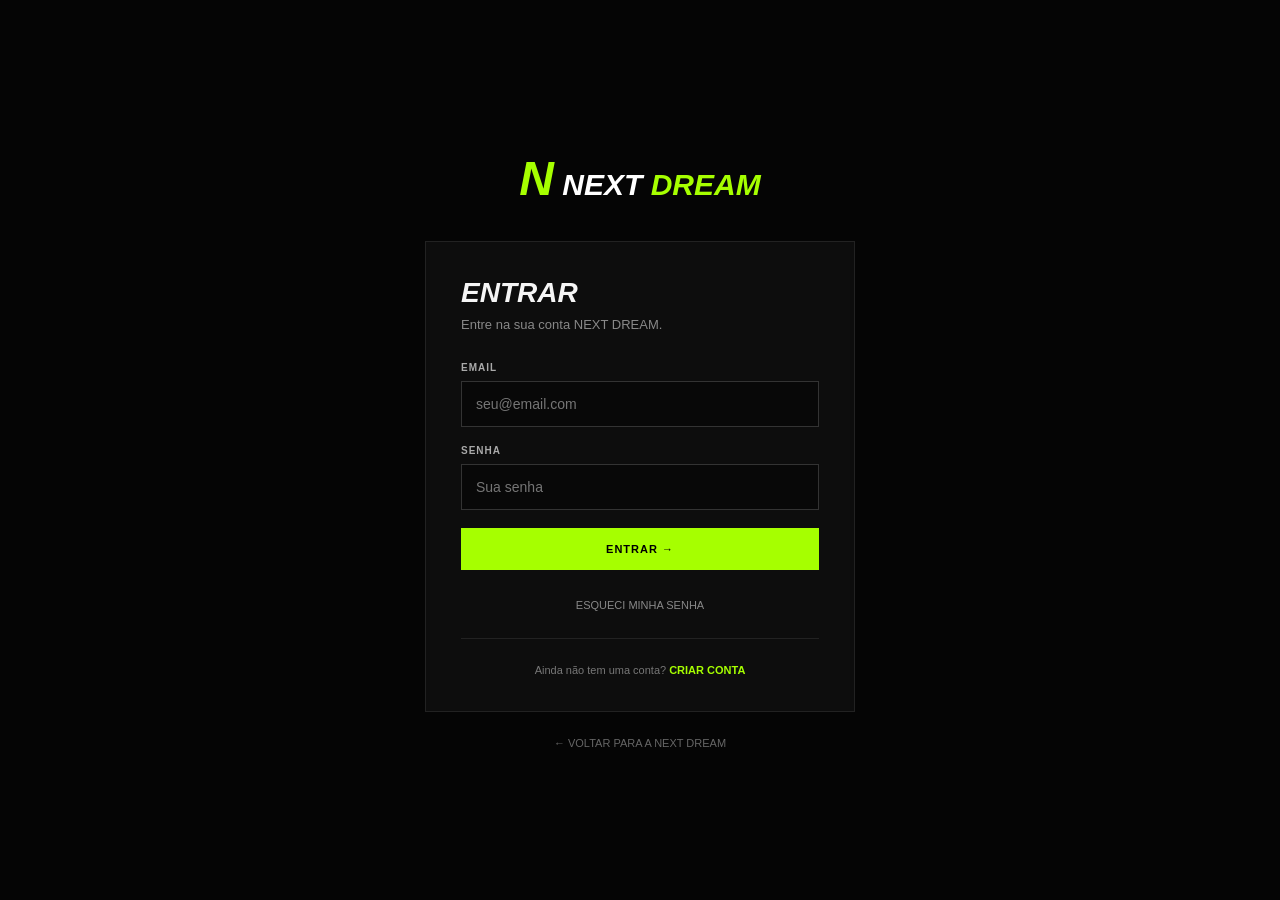
==== login.html @ a7886de2 "Create login.html" ====
<!DOCTYPE html>
<html lang="pt-BR">

<head>

  <meta charset="UTF-8">

  <meta name="viewport" content="width=device-width, initial-scale=1.0">

  <title>NEXT DREAM — Entrar</title>

  <style>

    * {
      margin: 0;
      padding: 0;
      box-sizing: border-box;
    }

    :root {
      --verde: #a6ff00;
      --preto: #050505;
      --preto2: #0d0d0d;
      --cinza: #888;
      --branco: #f5f5f5;
    }

    body {
      min-height: 100vh;
      background: var(--preto);
      color: var(--branco);
      font-family: Arial, Helvetica, sans-serif;

      display: flex;
      align-items: center;
      justify-content: center;

      padding: 20px;
    }

    .login-container {
      width: 100%;
      max-width: 430px;
    }

    .logo {
      text-align: center;
      margin-bottom: 35px;
    }

    .logo a {
      text-decoration: none;
      color: white;
      font-size: 30px;
      font-weight: 900;
      font-style: italic;
    }

    .logo span {
      color: var(--verde);
      font-size: 48px;
    }

    .logo b {
      color: var(--verde);
    }

    .caixa {
      background: var(--preto2);
      border: 1px solid #222;
      padding: 35px;
    }

    .caixa h1 {
      font-size: 28px;
      font-style: italic;
      margin-bottom: 8px;
    }

    .subtitulo {
      color: var(--cinza);
      font-size: 13px;
      margin-bottom: 30px;
    }

    .campo {
      margin-bottom: 18px;
    }

    .campo label {
      display: block;
      color: #aaa;
      font-size: 10px;
      font-weight: bold;
      letter-spacing: 1px;
      margin-bottom: 8px;
    }

    .campo input {
      width: 100%;
      padding: 14px;

      background: #080808;
      border: 1px solid #333;

      color: white;
      outline: none;

      font-size: 14px;
    }

    .campo input:focus {
      border-color: var(--verde);
    }

    .botao {
      width: 100%;
      padding: 15px;

      border: 0;
      background: var(--verde);
      color: #000;

      font-size: 11px;
      font-weight: 900;
      letter-spacing: 1px;

      cursor: pointer;
    }

    .botao:hover {
      box-shadow: 0 0 25px rgba(166, 255, 0, .25);
    }

    .links {
      margin-top: 25px;
      text-align: center;
    }

    .links a {
      color: #888;
      font-size: 11px;
      text-decoration: none;
    }

    .links a:hover {
      color: var(--verde);
    }

    .separador {
      height: 1px;
      background: #222;
      margin: 25px 0;
    }

    .criar {
      text-align: center;
      color: #777;
      font-size: 11px;
    }

    .criar a {
      color: var(--verde);
      text-decoration: none;
      font-weight: bold;
    }

    .voltar {
      display: block;
      text-align: center;
      margin-top: 25px;

      color: #666;
      font-size: 11px;
      text-decoration: none;
    }

    .voltar:hover {
      color: var(--verde);
    }

  </style>

</head>


<body>


  <div class="login-container">


    <div class="logo">

      <a href="index.html">

        <span>N</span>
        NEXT <b>DREAM</b>

      </a>

    </div>


    <div class="caixa">

      <h1>ENTRAR</h1>

      <p class="subtitulo">
        Entre na sua conta NEXT DREAM.
      </p>


      <form id="loginForm">


        <div class="campo">

          <label>EMAIL</label>

          <input
            type="email"
            id="email"
            placeholder="seu@email.com"
            required
          >

        </div>


        <div class="campo">

          <label>SENHA</label>

          <input
            type="password"
            id="senha"
            placeholder="Sua senha"
            required
          >

        </div>


        <button
          type="submit"
          class="botao"
        >
          ENTRAR →
        </button>


      </form>


      <div class="links">

        <a href="#">
          ESQUECI MINHA SENHA
        </a>

      </div>


      <div class="separador"></div>


      <div class="criar">

        Ainda não tem uma conta?

        <a href="#">
          CRIAR CONTA
        </a>

      </div>

    </div>


    <a
      href="index.html"
      class="voltar"
    >
      ← VOLTAR PARA A NEXT DREAM
    </a>


  </div>


  <script>

    document
      .getElementById("loginForm")
      .addEventListener("submit", function(event) {

        event.preventDefault();

        alert(
          "O sistema de login será conectado ao Supabase na próxima etapa."
        );

      });

  </script>


</body>

</html>
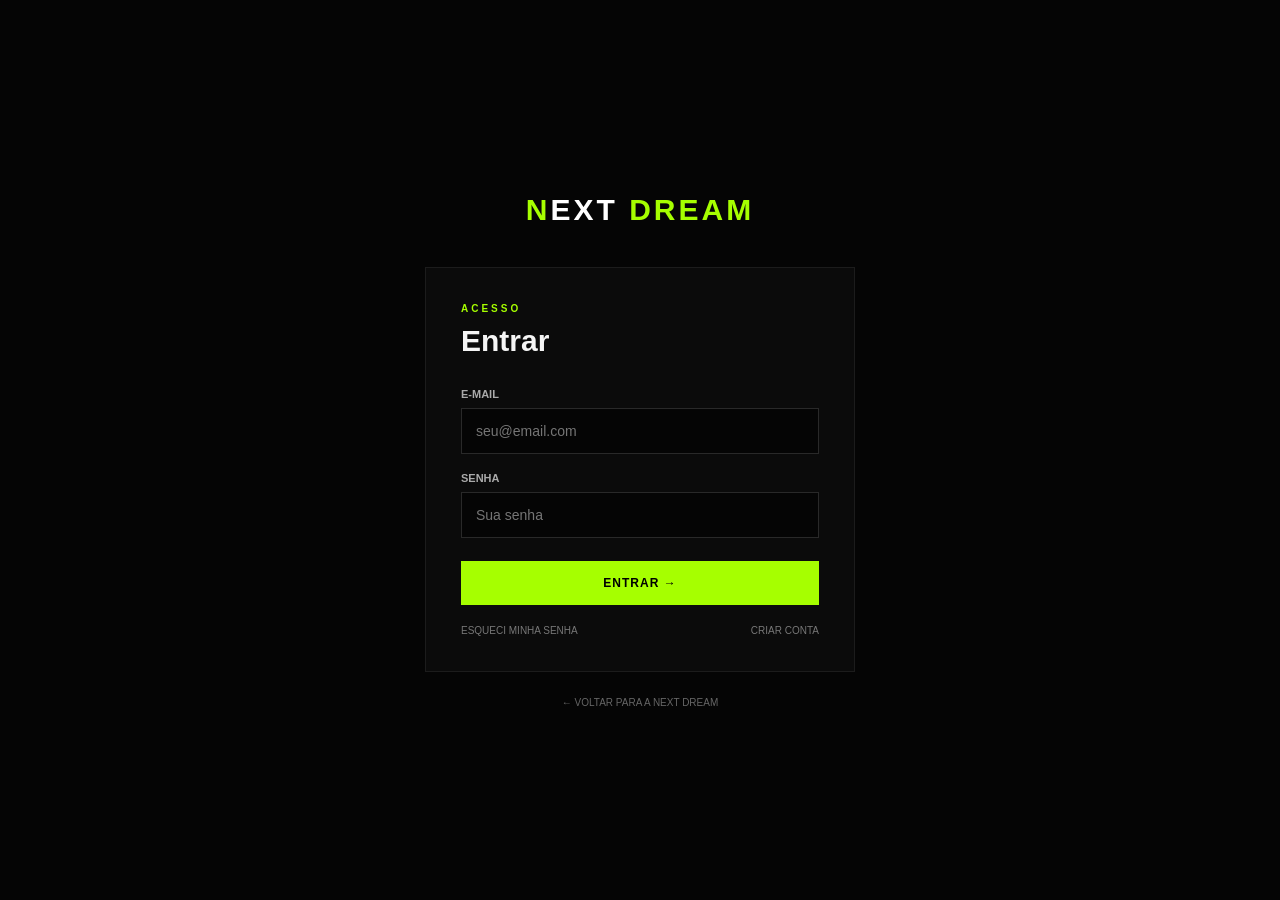
==== commit 09526e5d: "Improve login.html layout and styling Refactor HTML structure and CSS styles for the login page." ====
--- a/login.html
+++ b/login.html
@@ -5,7 +5,10 @@
 
   <meta charset="UTF-8">
 
-  <meta name="viewport" content="width=device-width, initial-scale=1.0">
+  <meta
+    name="viewport"
+    content="width=device-width, initial-scale=1.0"
+  >
 
   <title>NEXT DREAM — Entrar</title>
 
@@ -18,17 +21,18 @@
     }
 
     :root {
+      --preto: #050505;
       --verde: #a6ff00;
-      --preto: #050505;
-      --preto2: #0d0d0d;
-      --cinza: #888;
       --branco: #f5f5f5;
+      --cinza: #777;
     }
 
     body {
       min-height: 100vh;
+
       background: var(--preto);
       color: var(--branco);
+
       font-family: Arial, Helvetica, sans-serif;
 
       display: flex;
@@ -44,42 +48,50 @@
     }
 
     .logo {
+      display: block;
+
       text-align: center;
-      margin-bottom: 35px;
-    }
-
-    .logo a {
+
+      color: white;
       text-decoration: none;
-      color: white;
+
       font-size: 30px;
       font-weight: 900;
-      font-style: italic;
-    }
-
-    .logo span {
-      color: var(--verde);
-      font-size: 48px;
-    }
-
+
+      letter-spacing: 3px;
+
+      margin-bottom: 40px;
+    }
+
+    .logo span,
     .logo b {
       color: var(--verde);
     }
 
-    .caixa {
-      background: var(--preto2);
-      border: 1px solid #222;
+    .login-box {
+      background: #0b0b0b;
+
+      border: 1px solid #1c1c1c;
+
       padding: 35px;
     }
 
-    .caixa h1 {
-      font-size: 28px;
-      font-style: italic;
-      margin-bottom: 8px;
-    }
-
-    .subtitulo {
-      color: var(--cinza);
-      font-size: 13px;
+    .login-box small {
+      display: block;
+
+      color: var(--verde);
+
+      font-size: 10px;
+      font-weight: 800;
+
+      letter-spacing: 3px;
+
+      margin-bottom: 10px;
+    }
+
+    .login-box h1 {
+      font-size: 30px;
+
       margin-bottom: 30px;
     }
 
@@ -89,21 +101,26 @@
 
     .campo label {
       display: block;
+
       color: #aaa;
-      font-size: 10px;
-      font-weight: bold;
-      letter-spacing: 1px;
+
+      font-size: 11px;
+      font-weight: 700;
+
       margin-bottom: 8px;
     }
 
     .campo input {
       width: 100%;
+
       padding: 14px;
 
-      background: #080808;
-      border: 1px solid #333;
+      background: #050505;
+
+      border: 1px solid #292929;
 
       color: white;
+
       outline: none;
 
       font-size: 14px;
@@ -113,110 +130,104 @@
       border-color: var(--verde);
     }
 
-    .botao {
+    .btn-login {
       width: 100%;
+
       padding: 15px;
 
+      margin-top: 5px;
+
+      background: var(--verde);
+
+      color: #000;
+
       border: 0;
-      background: var(--verde);
-      color: #000;
-
-      font-size: 11px;
+
+      cursor: pointer;
+
+      font-size: 12px;
       font-weight: 900;
+
       letter-spacing: 1px;
-
-      cursor: pointer;
-    }
-
-    .botao:hover {
-      box-shadow: 0 0 25px rgba(166, 255, 0, .25);
+    }
+
+    .btn-login:hover {
+      background: #baff33;
     }
 
     .links {
-      margin-top: 25px;
-      text-align: center;
+      display: flex;
+
+      justify-content: space-between;
+
+      margin-top: 20px;
+
+      gap: 15px;
     }
 
     .links a {
-      color: #888;
-      font-size: 11px;
+      color: #777;
+
       text-decoration: none;
+
+      font-size: 10px;
     }
 
     .links a:hover {
       color: var(--verde);
     }
 
-    .separador {
-      height: 1px;
-      background: #222;
-      margin: 25px 0;
-    }
-
-    .criar {
-      text-align: center;
-      color: #777;
-      font-size: 11px;
-    }
-
-    .criar a {
-      color: var(--verde);
-      text-decoration: none;
-      font-weight: bold;
-    }
-
     .voltar {
       display: block;
+
       text-align: center;
+
       margin-top: 25px;
 
       color: #666;
-      font-size: 11px;
+
       text-decoration: none;
+
+      font-size: 10px;
     }
 
     .voltar:hover {
       color: var(--verde);
     }
 
+    @media (max-width: 500px) {
+
+      .login-box {
+        padding: 25px 20px;
+      }
+
+    }
+
   </style>
 
 </head>
 
-
 <body>
 
-
   <div class="login-container">
 
-
-    <div class="logo">
-
-      <a href="index.html">
-
-        <span>N</span>
-        NEXT <b>DREAM</b>
-
-      </a>
-
-    </div>
-
-
-    <div class="caixa">
-
-      <h1>ENTRAR</h1>
-
-      <p class="subtitulo">
-        Entre na sua conta NEXT DREAM.
-      </p>
-
+    <a href="index.html" class="logo">
+      <span>N</span>EXT <b>DREAM</b>
+    </a>
+
+    <div class="login-box">
+
+      <small>ACESSO</small>
+
+      <h1>Entrar</h1>
 
       <form id="loginForm">
 
-
         <div class="campo">
 
-          <label>EMAIL</label>
+          <label for="email">
+            E-MAIL
+          </label>
 
           <input
             type="email"
@@ -230,7 +241,9 @@
 
         <div class="campo">
 
-          <label>SENHA</label>
+          <label for="senha">
+            SENHA
+          </label>
 
           <input
             type="password"
@@ -244,12 +257,11 @@
 
         <button
           type="submit"
-          class="botao"
+          class="btn-login"
         >
           ENTRAR →
         </button>
 
-
       </form>
 
 
@@ -259,16 +271,6 @@
           ESQUECI MINHA SENHA
         </a>
 
-      </div>
-
-
-      <div class="separador"></div>
-
-
-      <div class="criar">
-
-        Ainda não tem uma conta?
-
         <a href="#">
           CRIAR CONTA
         </a>
@@ -278,13 +280,9 @@
     </div>
 
 
-    <a
-      href="index.html"
-      class="voltar"
-    >
+    <a href="index.html" class="voltar">
       ← VOLTAR PARA A NEXT DREAM
     </a>
-
 
   </div>
 
@@ -305,7 +303,6 @@
 
   </script>
 
-
 </body>
 
 </html>
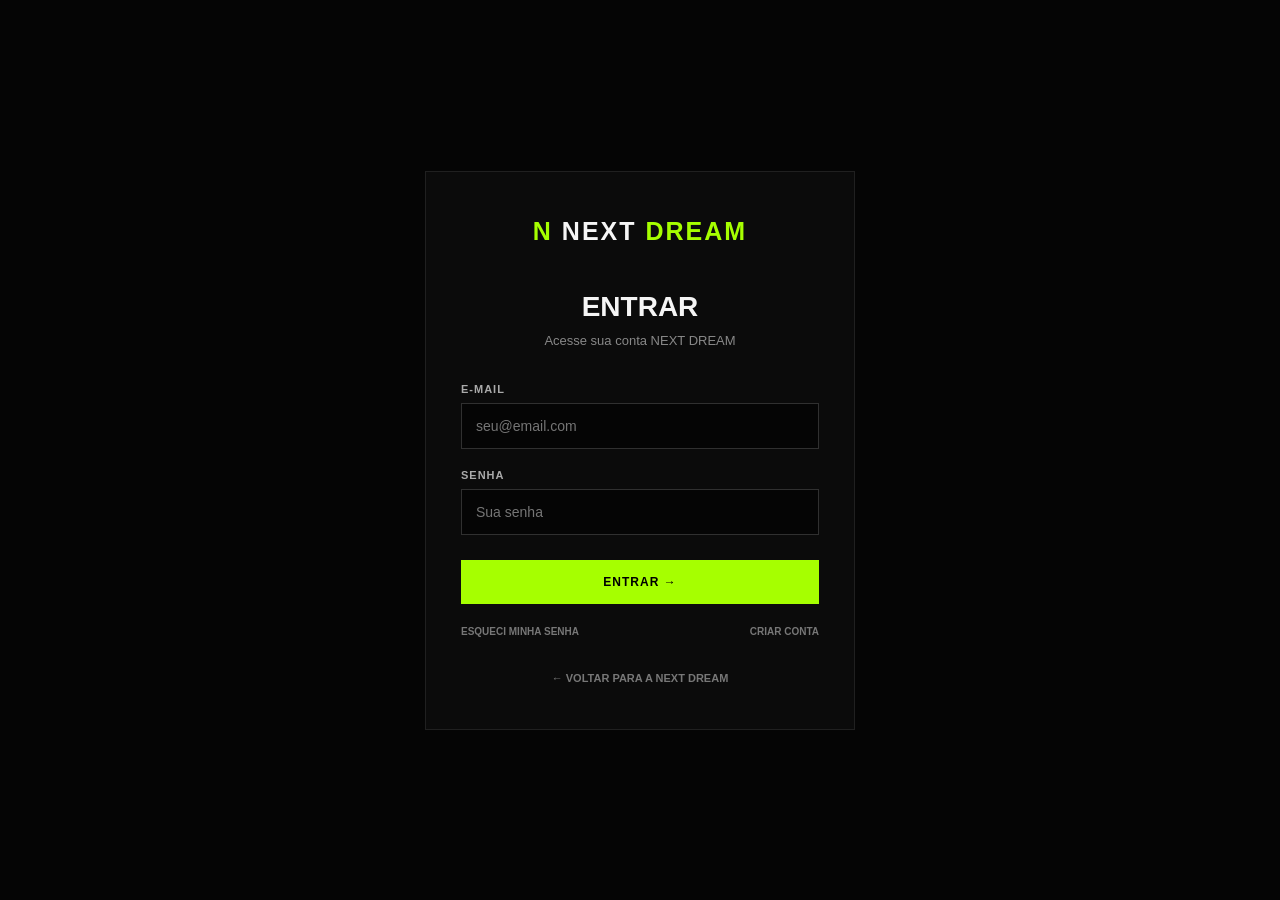
==== commit 714d8c7f: "Update login.html" ====
--- a/login.html
+++ b/login.html
@@ -7,8 +7,7 @@
 
   <meta
     name="viewport"
-    content="width=device-width, initial-scale=1.0"
-  >
+    content="width=device-width, initial-scale=1.0">
 
   <title>NEXT DREAM — Entrar</title>
 
@@ -22,21 +21,25 @@
 
     :root {
       --preto: #050505;
+      --preto2: #0b0b0b;
       --verde: #a6ff00;
       --branco: #f5f5f5;
-      --cinza: #777;
+      --cinza: #888;
     }
 
     body {
       min-height: 100vh;
 
       background: var(--preto);
+
       color: var(--branco);
 
       font-family: Arial, Helvetica, sans-serif;
 
       display: flex;
+
       align-items: center;
+
       justify-content: center;
 
       padding: 20px;
@@ -45,6 +48,12 @@
     .login-container {
       width: 100%;
       max-width: 430px;
+
+      background: var(--preto2);
+
+      border: 1px solid #202020;
+
+      padding: 45px 35px;
     }
 
     .logo {
@@ -52,51 +61,49 @@
 
       text-align: center;
 
-      color: white;
+      color: var(--branco);
+
       text-decoration: none;
 
-      font-size: 30px;
+      font-size: 25px;
+
       font-weight: 900;
 
-      letter-spacing: 3px;
-
-      margin-bottom: 40px;
-    }
-
-    .logo span,
+      letter-spacing: 2px;
+
+      margin-bottom: 45px;
+    }
+
+    .logo span {
+      color: var(--verde);
+    }
+
     .logo b {
       color: var(--verde);
     }
 
-    .login-box {
-      background: #0b0b0b;
-
-      border: 1px solid #1c1c1c;
-
-      padding: 35px;
-    }
-
-    .login-box small {
-      display: block;
-
-      color: var(--verde);
-
-      font-size: 10px;
-      font-weight: 800;
-
-      letter-spacing: 3px;
+    .login-title {
+      text-align: center;
+
+      font-size: 28px;
+
+      font-weight: 900;
 
       margin-bottom: 10px;
     }
 
-    .login-box h1 {
-      font-size: 30px;
-
-      margin-bottom: 30px;
+    .login-subtitle {
+      text-align: center;
+
+      color: var(--cinza);
+
+      font-size: 13px;
+
+      margin-bottom: 35px;
     }
 
     .campo {
-      margin-bottom: 18px;
+      margin-bottom: 20px;
     }
 
     .campo label {
@@ -105,7 +112,10 @@
       color: #aaa;
 
       font-size: 11px;
-      font-weight: 700;
+
+      font-weight: 800;
+
+      letter-spacing: 1px;
 
       margin-bottom: 8px;
     }
@@ -117,9 +127,9 @@
 
       background: #050505;
 
-      border: 1px solid #292929;
-
-      color: white;
+      border: 1px solid #303030;
+
+      color: #fff;
 
       outline: none;
 
@@ -133,47 +143,50 @@
     .btn-login {
       width: 100%;
 
+      border: 0;
+
+      background: var(--verde);
+
+      color: #000;
+
       padding: 15px;
 
+      cursor: pointer;
+
+      font-size: 12px;
+
+      font-weight: 900;
+
+      letter-spacing: 1px;
+
       margin-top: 5px;
-
-      background: var(--verde);
-
-      color: #000;
-
-      border: 0;
-
-      cursor: pointer;
-
-      font-size: 12px;
-      font-weight: 900;
-
-      letter-spacing: 1px;
     }
 
     .btn-login:hover {
       background: #baff33;
     }
 
-    .links {
+    .login-links {
       display: flex;
 
       justify-content: space-between;
 
-      margin-top: 20px;
-
-      gap: 15px;
-    }
-
-    .links a {
+      gap: 10px;
+
+      margin-top: 22px;
+    }
+
+    .login-links a {
       color: #777;
 
       text-decoration: none;
 
       font-size: 10px;
-    }
-
-    .links a:hover {
+
+      font-weight: 700;
+    }
+
+    .login-links a:hover {
       color: var(--verde);
     }
 
@@ -182,100 +195,96 @@
 
       text-align: center;
 
-      margin-top: 25px;
-
-      color: #666;
+      margin-top: 35px;
+
+      color: #777;
 
       text-decoration: none;
 
-      font-size: 10px;
+      font-size: 11px;
+
+      font-weight: 700;
     }
 
     .voltar:hover {
       color: var(--verde);
     }
 
-    @media (max-width: 500px) {
-
-      .login-box {
-        padding: 25px 20px;
-      }
-
-    }
-
   </style>
 
 </head>
 
+
 <body>
 
   <div class="login-container">
 
     <a href="index.html" class="logo">
-      <span>N</span>EXT <b>DREAM</b>
+      <span>N</span> NEXT <b>DREAM</b>
     </a>
 
-    <div class="login-box">
-
-      <small>ACESSO</small>
-
-      <h1>Entrar</h1>
-
-      <form id="loginForm">
-
-        <div class="campo">
-
-          <label for="email">
-            E-MAIL
-          </label>
-
-          <input
-            type="email"
-            id="email"
-            placeholder="seu@email.com"
-            required
-          >
-
-        </div>
-
-
-        <div class="campo">
-
-          <label for="senha">
-            SENHA
-          </label>
-
-          <input
-            type="password"
-            id="senha"
-            placeholder="Sua senha"
-            required
-          >
-
-        </div>
-
-
-        <button
-          type="submit"
-          class="btn-login"
-        >
-          ENTRAR →
-        </button>
-
-      </form>
-
-
-      <div class="links">
-
-        <a href="#">
-          ESQUECI MINHA SENHA
-        </a>
-
-        <a href="#">
-          CRIAR CONTA
-        </a>
+
+    <h1 class="login-title">
+      ENTRAR
+    </h1>
+
+    <p class="login-subtitle">
+      Acesse sua conta NEXT DREAM
+    </p>
+
+
+    <form id="loginForm">
+
+      <div class="campo">
+
+        <label for="email">
+          E-MAIL
+        </label>
+
+        <input
+          type="email"
+          id="email"
+          placeholder="seu@email.com"
+          required>
 
       </div>
+
+
+      <div class="campo">
+
+        <label for="senha">
+          SENHA
+        </label>
+
+        <input
+          type="password"
+          id="senha"
+          placeholder="Sua senha"
+          required>
+
+      </div>
+
+
+      <button
+        type="submit"
+        class="btn-login">
+
+        ENTRAR →
+
+      </button>
+
+    </form>
+
+
+    <div class="login-links">
+
+      <a href="#">
+        ESQUECI MINHA SENHA
+      </a>
+
+      <a href="#">
+        CRIAR CONTA
+      </a>
 
     </div>
 
